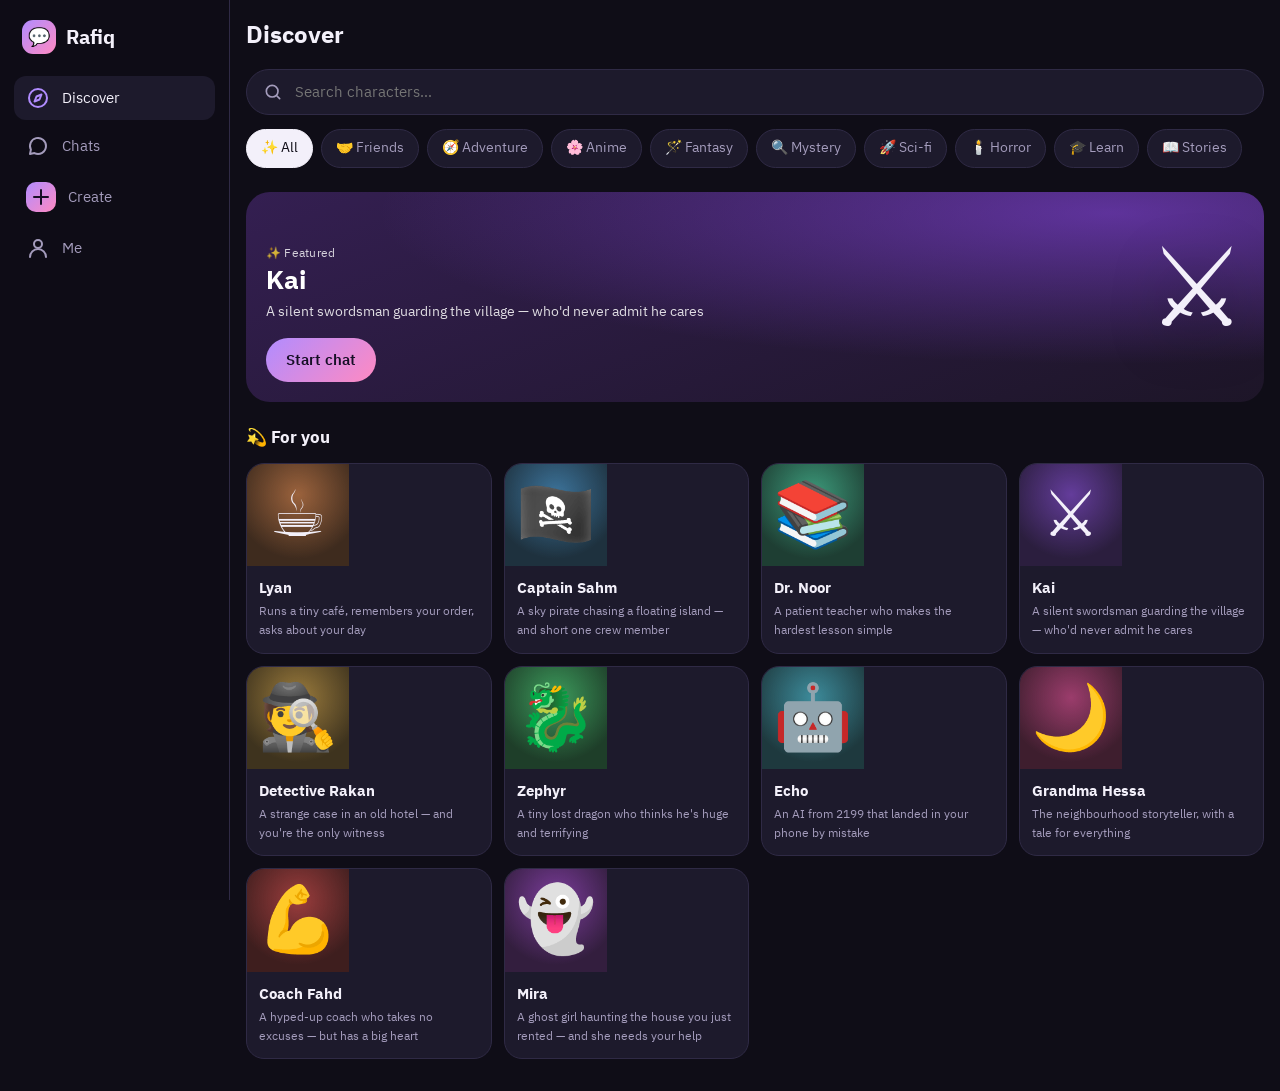
==== rafiq_web/index.html @ bd01e019 "Add Rafiq: a character-chat website with a Gemini edge function A standalone website (rafiq_web/) to" ====
<!doctype html>
<html lang="ar" dir="rtl">
<head>
  <meta charset="utf-8">
  <meta name="viewport" content="width=device-width, initial-scale=1, viewport-fit=cover">
  <meta name="theme-color" content="#0f0d17">
  <title>رفيق · Rafiq</title>
  <meta name="description" content="دردش مع شخصيات خيالية أو اصنع شخصيتك الخاصة.">
  <link rel="icon" href="data:image/svg+xml,<svg xmlns='http://www.w3.org/2000/svg' viewBox='0 0 100 100'><text y='.9em' font-size='90'>💬</text></svg>">
  <link rel="preconnect" href="https://fonts.googleapis.com">
  <link rel="preconnect" href="https://fonts.gstatic.com" crossorigin>
  <link href="https://fonts.googleapis.com/css2?family=IBM+Plex+Sans+Arabic:wght@400;500;600;700&display=swap" rel="stylesheet">
  <link rel="stylesheet" href="styles.css">
</head>
<body>
  <div class="shell">
    <nav class="nav" id="nav" aria-label="main"></nav>
    <main id="view" class="view"></main>
  </div>
  <div id="sheet-root"></div>
  <div id="toast" class="toast" role="status" aria-live="polite"></div>
  <script src="config.js"></script>
  <script src="characters.js"></script>
  <script src="app.js"></script>
</body>
</html>
---- rafiq_web/styles.css ----
:root {
  --bg: #0f0d17;
  --bg-2: #171424;
  --card: #1d1a2c;
  --card-2: #262238;
  --line: #2f2a45;
  --text: #f3f0fa;
  --muted: #a49cbc;
  --accent: #b18cff;
  --accent-2: #ff8ac2;
  --accent-ink: #160f26;
  --bubble-me: linear-gradient(135deg, #8b5cf6, #d063b4);
  --bubble-char: #221e33;
  --danger: #ff6b81;
  --radius: 18px;
  --nav-h: 64px;
  color-scheme: dark;
}
:root[data-theme="light"] {
  --bg: #f7f5fc;
  --bg-2: #efebf8;
  --card: #ffffff;
  --card-2: #f1edf9;
  --line: #e2dcef;
  --text: #1c1730;
  --muted: #6c6485;
  --accent: #7c4dff;
  --accent-2: #e2559b;
  --accent-ink: #ffffff;
  --bubble-char: #ffffff;
  color-scheme: light;
}

* { box-sizing: border-box; }
html, body { margin: 0; height: 100%; }
body {
  background: var(--bg);
  color: var(--text);
  font-family: "IBM Plex Sans Arabic", system-ui, -apple-system, "Segoe UI", sans-serif;
  font-size: 15px;
  line-height: 1.6;
  -webkit-font-smoothing: antialiased;
}
button, input, textarea, select { font: inherit; color: inherit; }
button { cursor: pointer; border: 0; background: none; }
a { color: inherit; text-decoration: none; }
img { display: block; max-width: 100%; }
:focus-visible { outline: 2px solid var(--accent); outline-offset: 2px; border-radius: 8px; }

/* ---------- layout ---------- */
.shell { display: flex; min-height: 100dvh; }
.view { flex: 1; min-width: 0; padding-bottom: calc(var(--nav-h) + env(safe-area-inset-bottom)); }
.page { max-width: 1100px; margin: 0 auto; padding: 20px 16px 32px; }

.nav {
  position: fixed; inset-inline: 0; bottom: 0; z-index: 20;
  height: calc(var(--nav-h) + env(safe-area-inset-bottom));
  padding-bottom: env(safe-area-inset-bottom);
  display: flex; justify-content: space-around; align-items: center;
  background: color-mix(in srgb, var(--bg) 88%, transparent);
  backdrop-filter: blur(14px);
  border-top: 1px solid var(--line);
}
.nav .brand { display: none; }
.nav-item {
  display: flex; flex-direction: column; align-items: center; gap: 2px;
  font-size: 11px; color: var(--muted); padding: 6px 12px; border-radius: 12px;
}
.nav-item svg { width: 24px; height: 24px; }
.nav-item.active { color: var(--text); }
.nav-item.active svg { color: var(--accent); }
.nav-item.create svg { background: linear-gradient(135deg, var(--accent), var(--accent-2)); color: var(--accent-ink); border-radius: 10px; padding: 3px; width: 30px; height: 30px; }

body.in-chat .nav { display: none; }
body.in-chat .view { padding-bottom: 0; }

@media (min-width: 860px) {
  .view { padding-bottom: 0; }
  .nav {
    position: sticky; top: 0; height: 100dvh; width: 230px; flex: none;
    flex-direction: column; justify-content: flex-start; align-items: stretch; gap: 4px;
    padding: 20px 14px; border-top: 0; border-inline-end: 1px solid var(--line);
  }
  .nav .brand { display: flex; margin: 0 8px 18px; }
  .nav-item { flex-direction: row; gap: 12px; font-size: 15px; padding: 10px 12px; }
  .nav-item.active { background: var(--card); }
  body.in-chat .nav { display: flex; }
}

.brand { align-items: center; gap: 10px; font-weight: 700; font-size: 20px; }
.brand .logo {
  width: 34px; height: 34px; border-radius: 11px; display: grid; place-items: center;
  background: linear-gradient(135deg, var(--accent), var(--accent-2)); color: var(--accent-ink); font-size: 18px;
}

/* ---------- common ---------- */
.topbar { display: flex; align-items: center; justify-content: space-between; gap: 12px; margin-bottom: 18px; }
.topbar h1 { font-size: 24px; margin: 0; line-height: 1.3; }
.muted { color: var(--muted); }
.btn {
  display: inline-flex; align-items: center; justify-content: center; gap: 8px;
  height: 44px; padding: 0 20px; border-radius: 999px; font-weight: 600;
  background: linear-gradient(135deg, var(--accent), var(--accent-2)); color: var(--accent-ink);
  transition: transform .12s, filter .12s;
}
.btn:hover { filter: brightness(1.06); }
.btn:active { transform: scale(.97); }
.btn.ghost { background: var(--card-2); color: var(--text); }
.btn.danger { background: transparent; color: var(--danger); border: 1px solid color-mix(in srgb, var(--danger) 40%, transparent); }
.btn.block { width: 100%; }
.btn[disabled] { opacity: .5; pointer-events: none; }
.icon-btn {
  width: 40px; height: 40px; display: grid; place-items: center; border-radius: 12px; color: var(--text); flex: none;
}
.icon-btn:hover { background: var(--card-2); }
.icon-btn svg { width: 22px; height: 22px; }
[dir="rtl"] .flip { transform: scaleX(-1); }

.search {
  display: flex; align-items: center; gap: 10px; height: 46px; padding: 0 16px;
  background: var(--card); border: 1px solid var(--line); border-radius: 999px; margin-bottom: 14px;
}
.search svg { width: 20px; height: 20px; color: var(--muted); flex: none; }
.search input { flex: 1; border: 0; background: none; outline: none; min-width: 0; }

.chips { display: flex; gap: 8px; overflow-x: auto; padding-bottom: 6px; margin-bottom: 18px; scrollbar-width: none; }
.chips::-webkit-scrollbar { display: none; }
.chip {
  flex: none; padding: 7px 14px; border-radius: 999px; background: var(--card); border: 1px solid var(--line);
  color: var(--muted); font-size: 14px; white-space: nowrap;
}
.chip.active { background: var(--text); color: var(--bg); border-color: var(--text); }

.section-title { font-size: 17px; font-weight: 700; margin: 22px 0 12px; display: flex; align-items: center; gap: 8px; }

/* ---------- avatar ---------- */
.avatar {
  position: relative; flex: none; display: grid; place-items: center; overflow: hidden;
  border-radius: 50%; background: var(--card-2); line-height: 1;
}
.avatar img { width: 100%; height: 100%; object-fit: cover; }

/* ---------- featured ---------- */
.featured {
  position: relative; display: flex; align-items: flex-end; gap: 16px; min-height: 210px; padding: 20px;
  border-radius: 24px; overflow: hidden; margin-bottom: 8px; isolation: isolate;
}
.featured::before {
  content: ""; position: absolute; inset: 0; z-index: -1;
  background: radial-gradient(120% 120% at 85% 10%, hsl(var(--h) 80% 60% / .55), transparent 60%),
              linear-gradient(160deg, hsl(var(--h) 45% 22%), hsl(var(--h) 30% 12%));
}
.featured .big-emoji { position: absolute; inset-inline-end: 18px; top: 10px; font-size: 110px; filter: drop-shadow(0 10px 30px rgb(0 0 0 / .35)); }
.featured .big-emoji img { width: 140px; height: 140px; border-radius: 28px; object-fit: cover; }
.featured .info { position: relative; max-width: 70%; color: #fff; }
.featured .kicker { font-size: 12px; opacity: .8; letter-spacing: .02em; }
.featured h2 { margin: 2px 0 4px; font-size: 26px; line-height: 1.25; }
.featured p { margin: 0 0 14px; opacity: .85; font-size: 14px; }

/* ---------- character grid ---------- */
.grid { display: grid; grid-template-columns: repeat(2, minmax(0, 1fr)); gap: 12px; }
@media (min-width: 620px) { .grid { grid-template-columns: repeat(3, minmax(0, 1fr)); } }
@media (min-width: 1000px) { .grid { grid-template-columns: repeat(4, minmax(0, 1fr)); } }
.card {
  position: relative; display: flex; flex-direction: column; text-align: start; overflow: hidden; padding: 0; width: 100%;
  background: var(--card); border: 1px solid var(--line); border-radius: var(--radius);
  transition: transform .15s, border-color .15s;
}
.card:hover { transform: translateY(-2px); border-color: color-mix(in srgb, var(--accent) 50%, var(--line)); }
.card .cover {
  aspect-ratio: 1 / 1; display: grid; place-items: center; font-size: 64px;
  background: radial-gradient(90% 90% at 50% 30%, hsl(var(--h) 75% 62% / .55), transparent 70%), hsl(var(--h) 35% 18%);
}
:root[data-theme="light"] .card .cover { background: radial-gradient(90% 90% at 50% 30%, hsl(var(--h) 85% 75% / .7), transparent 70%), hsl(var(--h) 60% 90%); }
.card .cover img { width: 100%; height: 100%; object-fit: cover; }
.card .body { padding: 10px 12px 12px; }
.card .name { font-weight: 700; font-size: 15px; display: flex; align-items: center; gap: 6px; }
.card .tag { font-size: 12px; color: var(--muted); display: -webkit-box; -webkit-line-clamp: 2; -webkit-box-orient: vertical; overflow: hidden; margin-top: 2px; }
.badge { font-size: 10px; font-weight: 600; padding: 1px 7px; border-radius: 999px; background: color-mix(in srgb, var(--accent) 22%, transparent); color: var(--accent); }

.empty { text-align: center; padding: 48px 16px; color: var(--muted); }
.empty .em { font-size: 44px; margin-bottom: 8px; }
.empty .btn { margin-top: 16px; }

/* ---------- sheet (character profile) ---------- */
.sheet-backdrop {
  position: fixed; inset: 0; z-index: 40; background: rgb(0 0 0 / .55); backdrop-filter: blur(4px);
  display: flex; align-items: flex-end; justify-content: center; animation: fade .18s;
}
.sheet {
  width: 100%; max-width: 520px; max-height: 92dvh; overflow-y: auto;
  background: var(--bg-2); border-radius: 26px 26px 0 0; padding: 0 0 calc(20px + env(safe-area-inset-bottom));
  animation: up .22s cubic-bezier(.2,.8,.2,1);
}
@media (min-width: 620px) { .sheet-backdrop { align-items: center; } .sheet { border-radius: 26px; padding-bottom: 20px; } }
.sheet .hero {
  position: relative; display: grid; place-items: center; padding: 34px 16px 18px;
  background: radial-gradient(80% 100% at 50% 0%, hsl(var(--h) 75% 55% / .45), transparent 70%);
}
.sheet .close { position: absolute; top: 10px; inset-inline-end: 10px; }
.sheet h2 { margin: 12px 0 2px; font-size: 24px; }
.sheet .content { padding: 0 20px; }
.sheet .desc { color: var(--muted); text-align: center; margin: 0 0 14px; }
.sheet .greet {
  background: var(--card); border: 1px solid var(--line); border-radius: 16px; padding: 12px 14px; margin: 14px 0 18px;
  font-size: 14px;
}
.sheet .greet .lbl { font-size: 12px; color: var(--muted); margin-bottom: 4px; }
.sheet .row { display: flex; gap: 10px; }
.sheet .row .btn { flex: 1; }

/* ---------- chat ---------- */
.chat { display: flex; flex-direction: column; height: 100dvh; max-width: 820px; margin: 0 auto; }
.chat-head {
  display: flex; align-items: center; gap: 10px; padding: 10px 12px; padding-top: calc(10px + env(safe-area-inset-top));
  border-bottom: 1px solid var(--line); background: color-mix(in srgb, var(--bg) 90%, transparent); backdrop-filter: blur(12px);
}
.chat-head .who { flex: 1; min-width: 0; display: flex; align-items: center; gap: 10px; text-align: start; }
.chat-head .who b { display: block; font-size: 16px; line-height: 1.3; }
.chat-head .who small { display: block; color: var(--muted); font-size: 12px; white-space: nowrap; overflow: hidden; text-overflow: ellipsis; }
.msgs { flex: 1; overflow-y: auto; padding: 18px 14px 8px; display: flex; flex-direction: column; gap: 12px; overscroll-behavior: contain; }
.intro { text-align: center; color: var(--muted); font-size: 12px; margin: 4px auto 6px; max-width: 360px; }
.msg { display: flex; gap: 8px; align-items: flex-end; max-width: 88%; }
.msg.user { align-self: flex-end; flex-direction: row-reverse; }
.bubble {
  padding: 10px 14px; border-radius: 20px; white-space: normal; overflow-wrap: anywhere;
  background: var(--bubble-char); border: 1px solid var(--line);
}
.msg.char .bubble { border-end-start-radius: 6px; }
.msg.user .bubble { background: var(--bubble-me); color: #fff; border: 0; border-end-end-radius: 6px; }
.bubble em.act { color: var(--muted); font-style: italic; }
.msg.user .bubble em.act { color: rgb(255 255 255 / .78); }
.bubble.error { border-color: color-mix(in srgb, var(--danger) 50%, transparent); color: var(--danger); }
.msg-tools { display: flex; gap: 2px; margin-top: 2px; padding-inline-start: 40px; }
.msg-tools button { font-size: 12px; color: var(--muted); padding: 4px 8px; border-radius: 8px; display: inline-flex; gap: 4px; align-items: center; }
.msg-tools button:hover { background: var(--card-2); color: var(--text); }
.msg-tools svg { width: 14px; height: 14px; }
.typing { display: inline-flex; gap: 4px; padding: 4px 2px; }
.typing i { width: 7px; height: 7px; border-radius: 50%; background: var(--muted); animation: blink 1.2s infinite; }
.typing i:nth-child(2) { animation-delay: .2s; } .typing i:nth-child(3) { animation-delay: .4s; }
.composer {
  display: flex; align-items: flex-end; gap: 8px; padding: 10px 12px calc(10px + env(safe-area-inset-bottom));
  border-top: 1px solid var(--line); background: var(--bg);
}
.composer textarea {
  flex: 1; resize: none; max-height: 140px; min-height: 46px; padding: 11px 16px; line-height: 1.5;
  background: var(--card); border: 1px solid var(--line); border-radius: 24px; outline: none;
}
.composer textarea:focus { border-color: color-mix(in srgb, var(--accent) 60%, var(--line)); }
.send { width: 46px; height: 46px; border-radius: 50%; display: grid; place-items: center; flex: none;
  background: linear-gradient(135deg, var(--accent), var(--accent-2)); color: var(--accent-ink); }
.send svg { width: 22px; height: 22px; }
.send[disabled] { opacity: .4; }
.act-btn { width: 46px; height: 46px; border-radius: 50%; display: grid; place-items: center; flex: none; background: var(--card); border: 1px solid var(--line); color: var(--muted); font-style: italic; font-weight: 700; }

/* ---------- menu ---------- */
.menu { position: absolute; top: 54px; inset-inline-end: 10px; z-index: 30; min-width: 200px; padding: 6px;
  background: var(--card); border: 1px solid var(--line); border-radius: 14px; box-shadow: 0 16px 40px rgb(0 0 0 / .35); animation: fade .12s; }
.menu button { display: flex; width: 100%; align-items: center; gap: 10px; padding: 10px 12px; border-radius: 10px; text-align: start; }
.menu button:hover { background: var(--card-2); }
.menu button.danger { color: var(--danger); }
.menu svg { width: 18px; height: 18px; }

/* ---------- chats list ---------- */
.list { display: flex; flex-direction: column; gap: 4px; }
.row-item { display: flex; align-items: center; gap: 12px; padding: 10px; border-radius: 16px; text-align: start; width: 100%; }
.row-item:hover { background: var(--card); }
.row-item .mid { flex: 1; min-width: 0; }
.row-item b { display: block; }
.row-item .last { color: var(--muted); font-size: 13px; white-space: nowrap; overflow: hidden; text-overflow: ellipsis; }
.row-item time { color: var(--muted); font-size: 12px; flex: none; }

/* ---------- forms ---------- */
.form { max-width: 620px; display: flex; flex-direction: column; gap: 16px; }
.field label { display: block; font-weight: 600; margin-bottom: 6px; font-size: 14px; }
.field .hint { color: var(--muted); font-size: 12px; margin-top: 4px; }
.field input[type=text], .field textarea, .field select {
  width: 100%; padding: 12px 14px; background: var(--card); border: 1px solid var(--line); border-radius: 14px; outline: none;
}
.field textarea { resize: vertical; min-height: 96px; line-height: 1.55; }
.field input:focus, .field textarea:focus, .field select:focus { border-color: color-mix(in srgb, var(--accent) 60%, var(--line)); }
.counter { float: inline-end; font-weight: 400; color: var(--muted); font-size: 12px; }
.avatar-pick { display: flex; align-items: center; gap: 16px; flex-wrap: wrap; }
.emoji-row { display: flex; flex-wrap: wrap; gap: 6px; }
.emoji-row button { width: 38px; height: 38px; border-radius: 10px; font-size: 20px; background: var(--card); border: 1px solid var(--line); }
.emoji-row button.on { border-color: var(--accent); background: color-mix(in srgb, var(--accent) 18%, var(--card)); }
.hue { width: 100%; accent-color: var(--accent); }
.upload { font-size: 13px; color: var(--accent); font-weight: 600; cursor: pointer; }
.upload input { display: none; }

.settings { max-width: 620px; display: flex; flex-direction: column; gap: 12px; }
.set-row { display: flex; align-items: center; justify-content: space-between; gap: 12px; padding: 14px 16px; background: var(--card); border: 1px solid var(--line); border-radius: 16px; }
.seg { display: inline-flex; background: var(--card-2); border-radius: 999px; padding: 3px; }
.seg button { padding: 6px 14px; border-radius: 999px; font-size: 13px; color: var(--muted); }
.seg button.on { background: var(--text); color: var(--bg); }
.set-row input[type=text] { width: 160px; padding: 8px 12px; border-radius: 10px; border: 1px solid var(--line); background: var(--card-2); outline: none; }

.toast { position: fixed; inset-inline: 0; bottom: calc(var(--nav-h) + 20px); margin: 0 auto; width: max-content; max-width: calc(100% - 32px);
  background: var(--text); color: var(--bg); padding: 10px 18px; border-radius: 999px; font-size: 14px; z-index: 60;
  opacity: 0; transform: translateY(10px); transition: .2s; pointer-events: none; }
.toast.show { opacity: 1; transform: none; }

@keyframes fade { from { opacity: 0; } }
@keyframes up { from { transform: translateY(40px); opacity: 0; } }
@keyframes blink { 0%, 80%, 100% { opacity: .3; transform: translateY(0); } 40% { opacity: 1; transform: translateY(-3px); } }
@media (prefers-reduced-motion: reduce) { * { animation: none !important; transition: none !important; } }
@media (max-width: 619px) {
  .featured .big-emoji { font-size: 76px; top: 14px; }
  .featured .big-emoji img { width: 96px; height: 96px; }
  .featured .info { max-width: 100%; padding-top: 70px; }
}
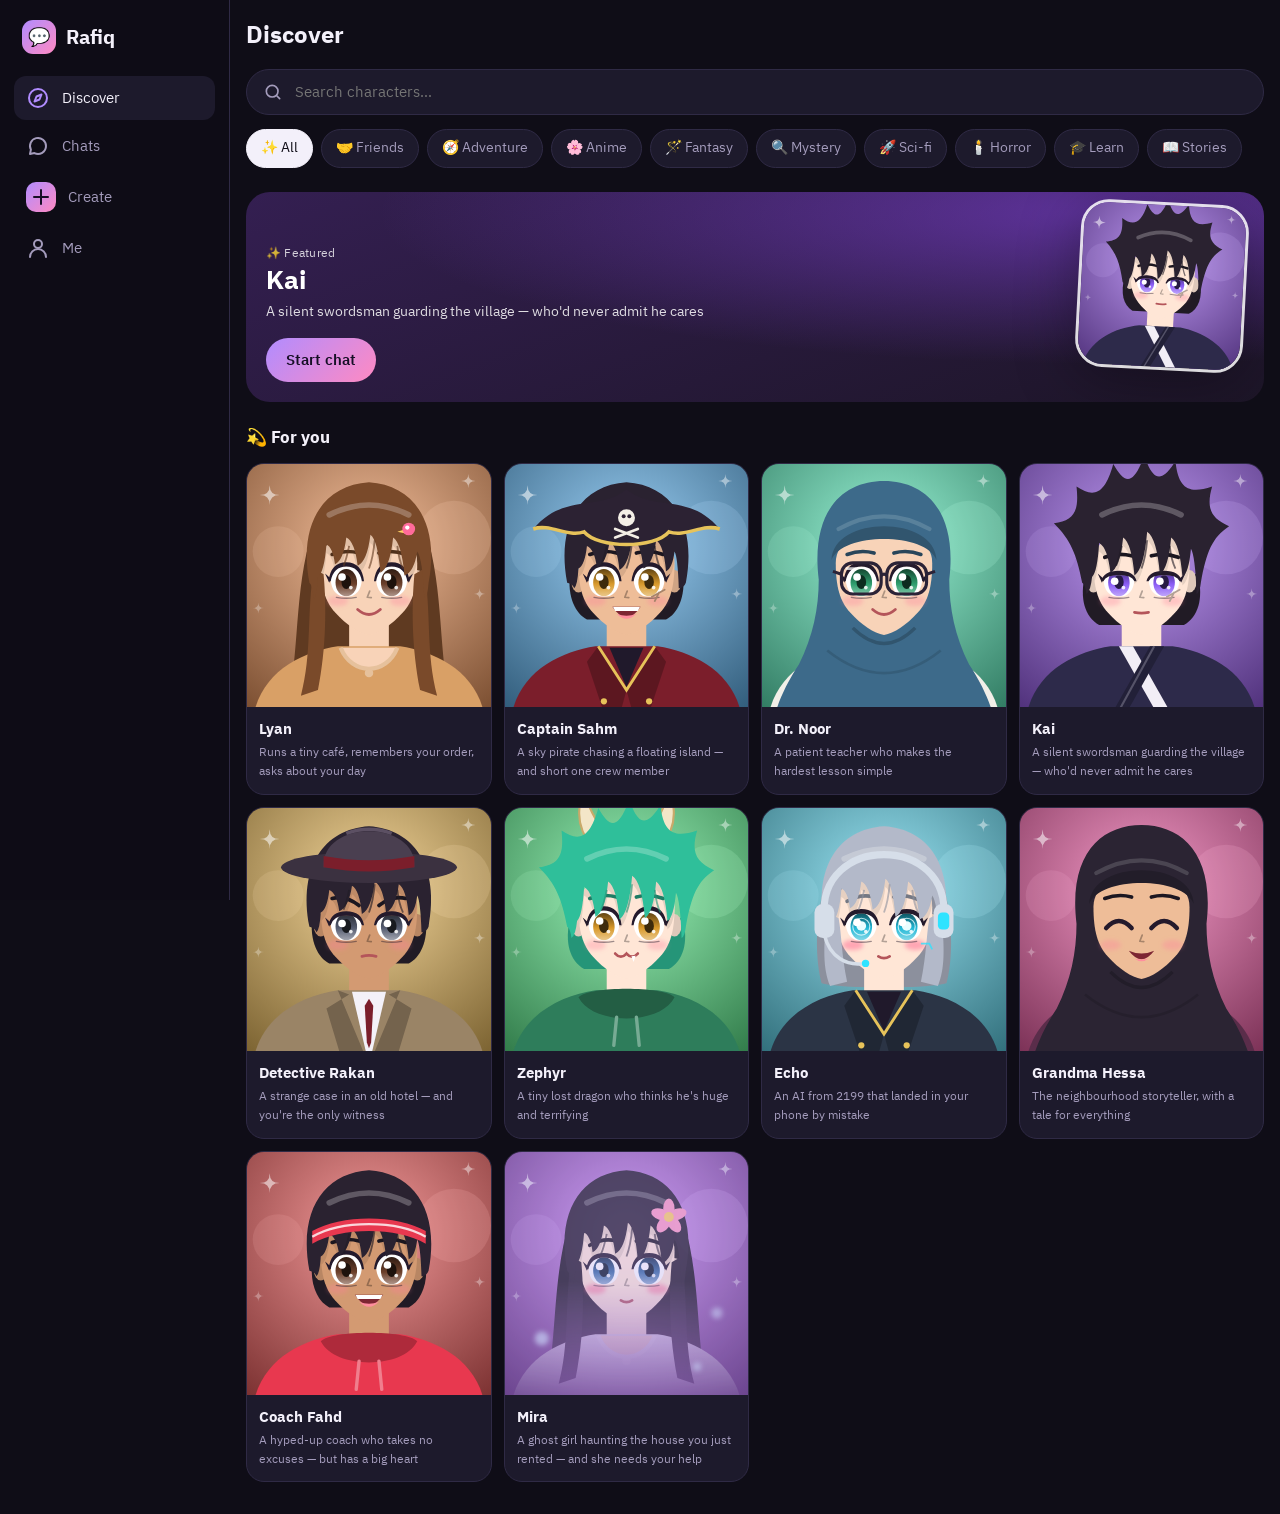
==== commit 7eec7c06: "Rafiq: anime-style portraits for every character Characters now have anime-style portraits drawn as " ====
--- a/rafiq_web/index.html
+++ b/rafiq_web/index.html
@@ -20,6 +20,7 @@
   <div id="sheet-root"></div>
   <div id="toast" class="toast" role="status" aria-live="polite"></div>
   <script src="config.js"></script>
+  <script src="portraits.js"></script>
   <script src="characters.js"></script>
   <script src="app.js"></script>
 </body>
--- a/rafiq_web/styles.css
+++ b/rafiq_web/styles.css
@@ -151,7 +151,7 @@
               linear-gradient(160deg, hsl(var(--h) 45% 22%), hsl(var(--h) 30% 12%));
 }
 .featured .big-emoji { position: absolute; inset-inline-end: 18px; top: 10px; font-size: 110px; filter: drop-shadow(0 10px 30px rgb(0 0 0 / .35)); }
-.featured .big-emoji img { width: 140px; height: 140px; border-radius: 28px; object-fit: cover; }
+.featured .big-emoji img { width: 168px; height: 168px; border-radius: 28px; object-fit: cover; border: 3px solid rgb(255 255 255 / .85); transform: rotate(3deg); }
 .featured .info { position: relative; max-width: 70%; color: #fff; }
 .featured .kicker { font-size: 12px; opacity: .8; letter-spacing: .02em; }
 .featured h2 { margin: 2px 0 4px; font-size: 26px; line-height: 1.25; }
@@ -306,6 +306,28 @@
 @media (prefers-reduced-motion: reduce) { * { animation: none !important; transition: none !important; } }
 @media (max-width: 619px) {
   .featured .big-emoji { font-size: 76px; top: 14px; }
-  .featured .big-emoji img { width: 96px; height: 96px; }
+  .featured .big-emoji img { width: 104px; height: 104px; border-radius: 22px; }
+  .featured .info { padding-top: 96px !important; }
   .featured .info { max-width: 100%; padding-top: 70px; }
 }
+
+/* ---------- anime look designer ---------- */
+#av-mode { flex-wrap: nowrap; max-width: 100%; }
+#av-mode button, .seg-upload { padding: 7px 12px; white-space: nowrap; border-radius: 999px; font-size: 13px; color: var(--muted); cursor: pointer; }
+#av-mode .on { background: var(--text); color: var(--bg); }
+.seg-upload input { display: none; }
+.look { margin-top: 14px; padding: 14px; background: var(--card); border: 1px solid var(--line); border-radius: 18px; display: flex; flex-direction: column; gap: 12px; }
+.look[hidden], #av-emoji[hidden] { display: none; }
+#av-emoji { margin-top: 14px; }
+.look > .btn { align-self: flex-start; height: 38px; }
+.look-grid { display: grid; grid-template-columns: repeat(2, minmax(0, 1fr)); gap: 10px; }
+.field.small span { display: block; font-size: 12px; color: var(--muted); margin-bottom: 4px; font-weight: 500; }
+.field.small select { padding: 9px 10px; }
+.look-row { display: flex; align-items: center; gap: 10px; flex-wrap: wrap; }
+.look-row > span { font-size: 12px; color: var(--muted); min-width: 80px; }
+.look-row .hue { flex: 1; width: auto; min-width: 140px; }
+.look-row input[type=color] { width: 44px; height: 30px; border: 1px solid var(--line); border-radius: 8px; background: none; padding: 2px; }
+.swatches { display: flex; flex-wrap: wrap; gap: 6px; }
+.swatches button { width: 26px; height: 26px; border-radius: 50%; border: 2px solid var(--line); }
+.swatches button.on { outline: 2px solid var(--accent); outline-offset: 2px; }
+.avatar-pick .avatar { border-radius: 26px; }
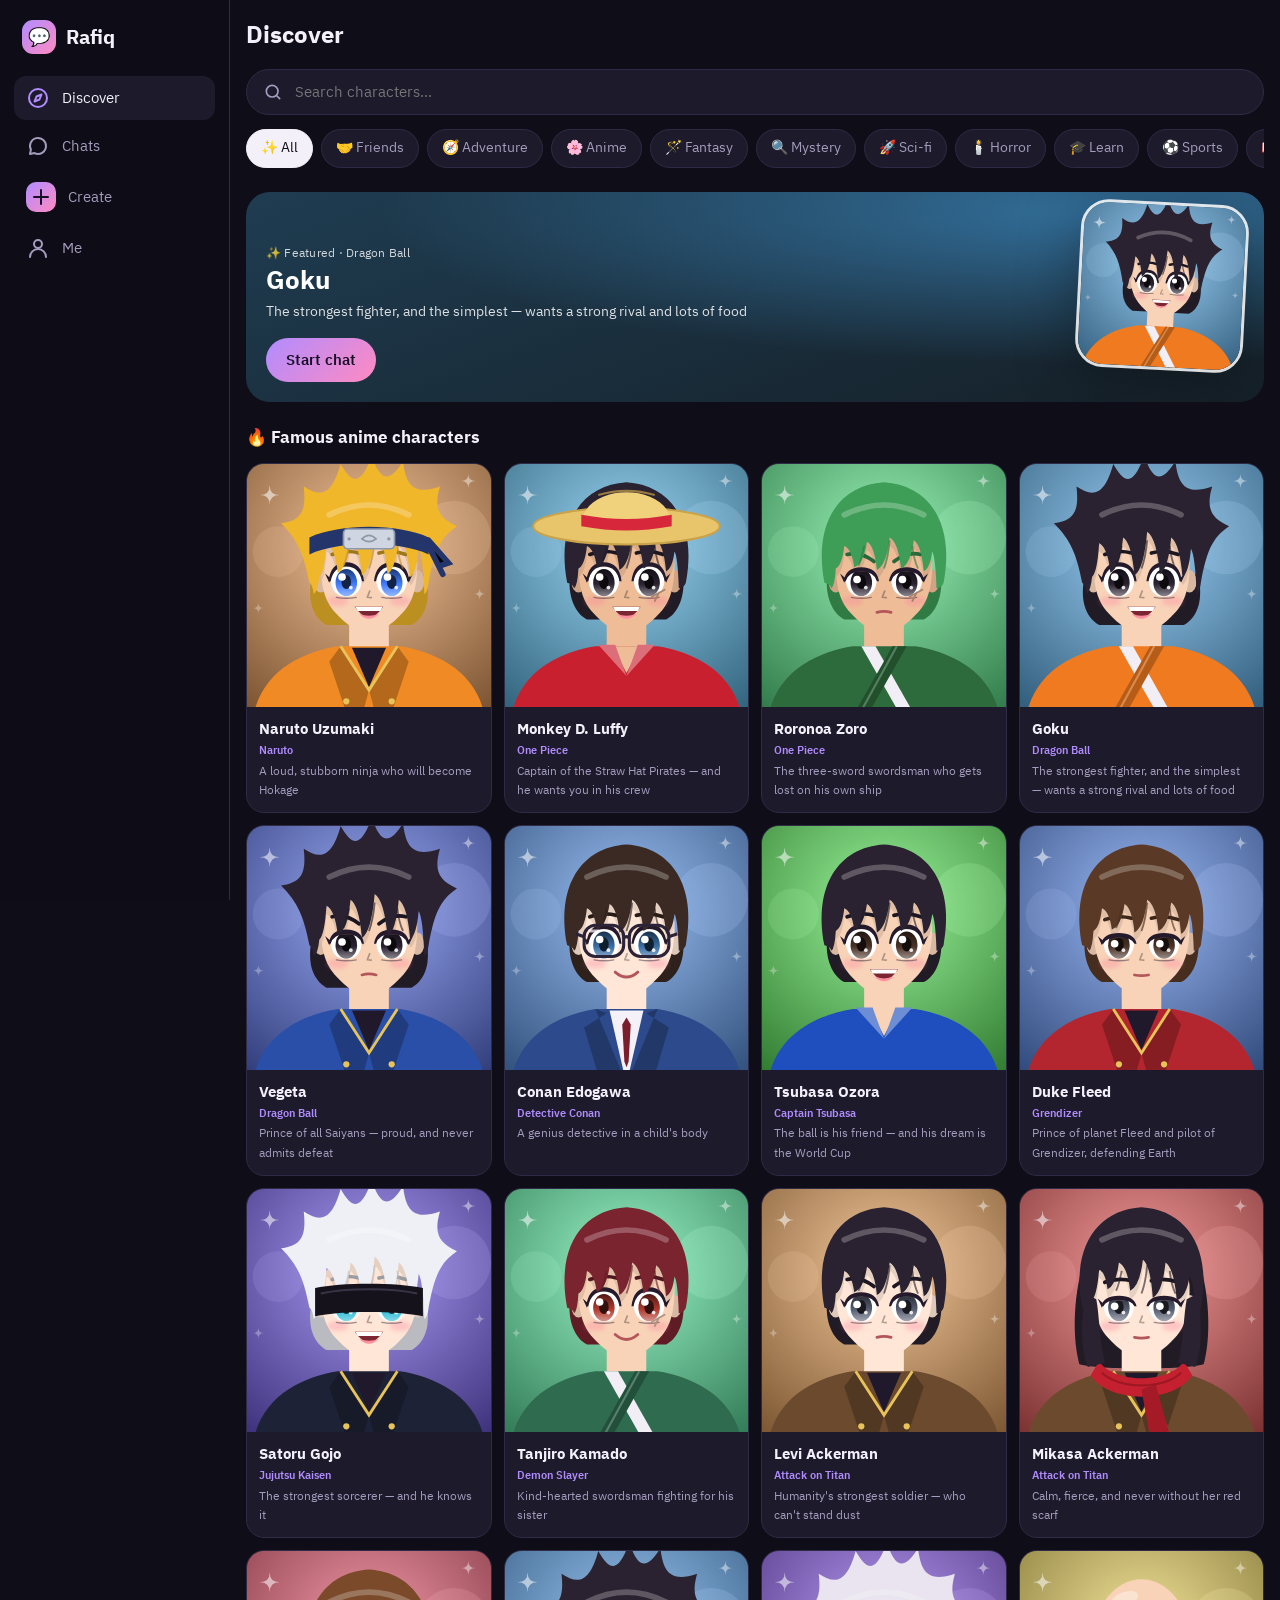
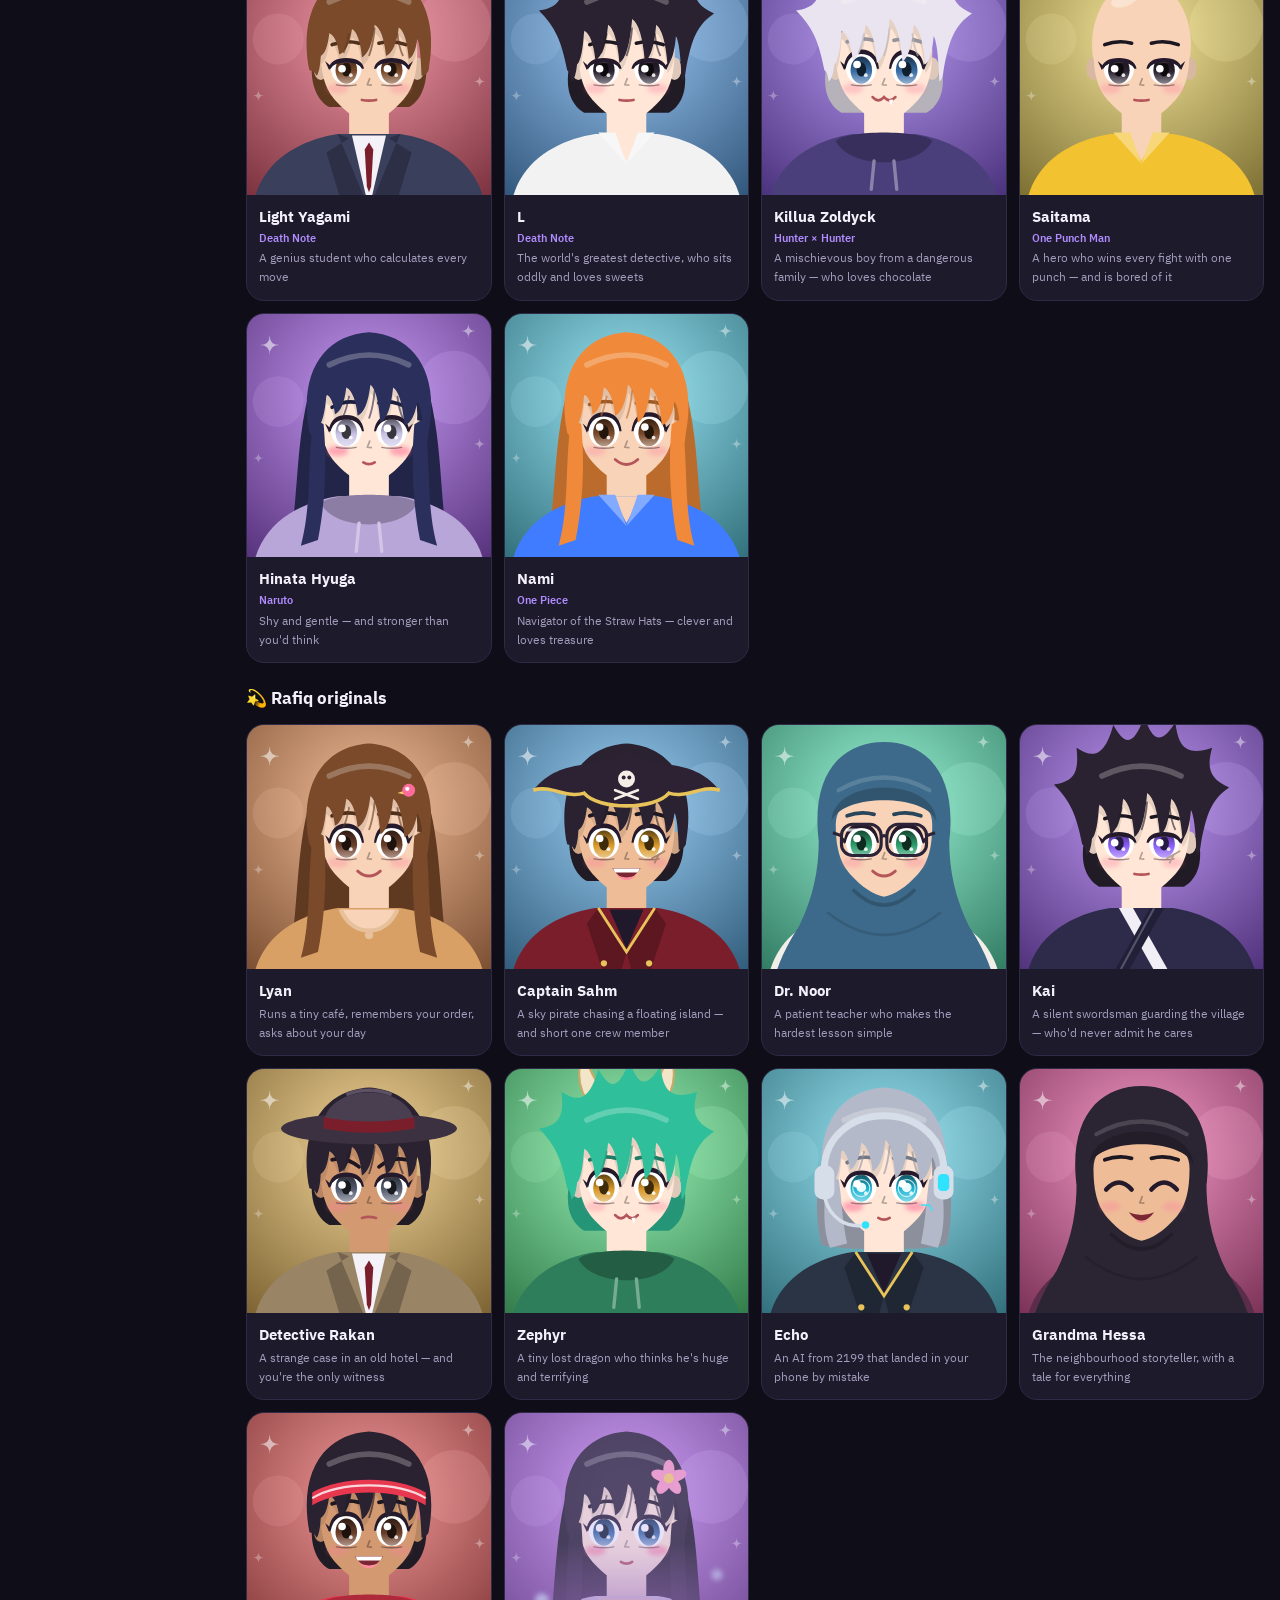
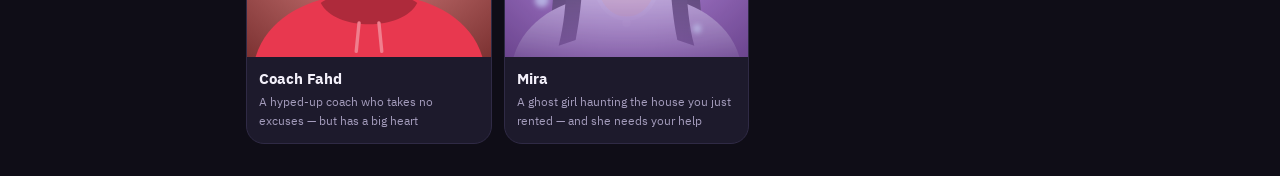
==== commit 087a219d: "Rafiq: add famous anime characters Eighteen well-known anime characters (Naruto, Luffy, Zoro, Goku, " ====
--- a/rafiq_web/index.html
+++ b/rafiq_web/index.html
@@ -22,6 +22,7 @@
   <script src="config.js"></script>
   <script src="portraits.js"></script>
   <script src="characters.js"></script>
+  <script src="famous.js"></script>
   <script src="app.js"></script>
 </body>
 </html>
--- a/rafiq_web/styles.css
+++ b/rafiq_web/styles.css
@@ -331,3 +331,18 @@
 .swatches button { width: 26px; height: 26px; border-radius: 50%; border: 2px solid var(--line); }
 .swatches button.on { outline: 2px solid var(--accent); outline-offset: 2px; }
 .avatar-pick .avatar { border-radius: 26px; }
+
+/* ---------- scene drawings ---------- */
+.scene { display: block; margin: 8px 0 0; margin-inline-start: 40px; padding: 0; width: min(320px, calc(100% - 40px)); aspect-ratio: 4 / 3; border-radius: 18px; overflow: hidden; border: 1px solid var(--line); background: var(--card); }
+.scene img { width: 100%; height: 100%; object-fit: cover; transition: transform .2s; }
+.scene:hover img { transform: scale(1.03); }
+.scene.loading { display: flex; flex-direction: column; align-items: center; justify-content: center; gap: 6px; color: var(--muted); font-size: 13px;
+  background: linear-gradient(110deg, var(--card) 30%, var(--card-2) 50%, var(--card) 70%); background-size: 250% 100%; animation: shimmer 1.4s linear infinite; }
+.msg-tools .draw { color: var(--accent); font-weight: 600; }
+.viewer { align-items: center; padding: 16px; }
+.viewer-box { width: 100%; max-width: 760px; display: flex; flex-direction: column; gap: 12px; animation: up .2s; }
+.viewer-box img { width: 100%; border-radius: 20px; max-height: 76dvh; object-fit: contain; background: #000; }
+.viewer-box .row { display: flex; gap: 8px; flex-wrap: wrap; justify-content: center; }
+@keyframes shimmer { to { background-position: -150% 0; } }
+.card .show { font-size: 11px; font-weight: 600; color: var(--accent); margin-top: 1px; }
+.fan-note { font-size: 11px; color: var(--muted); text-align: center; margin: -6px 0 14px; }
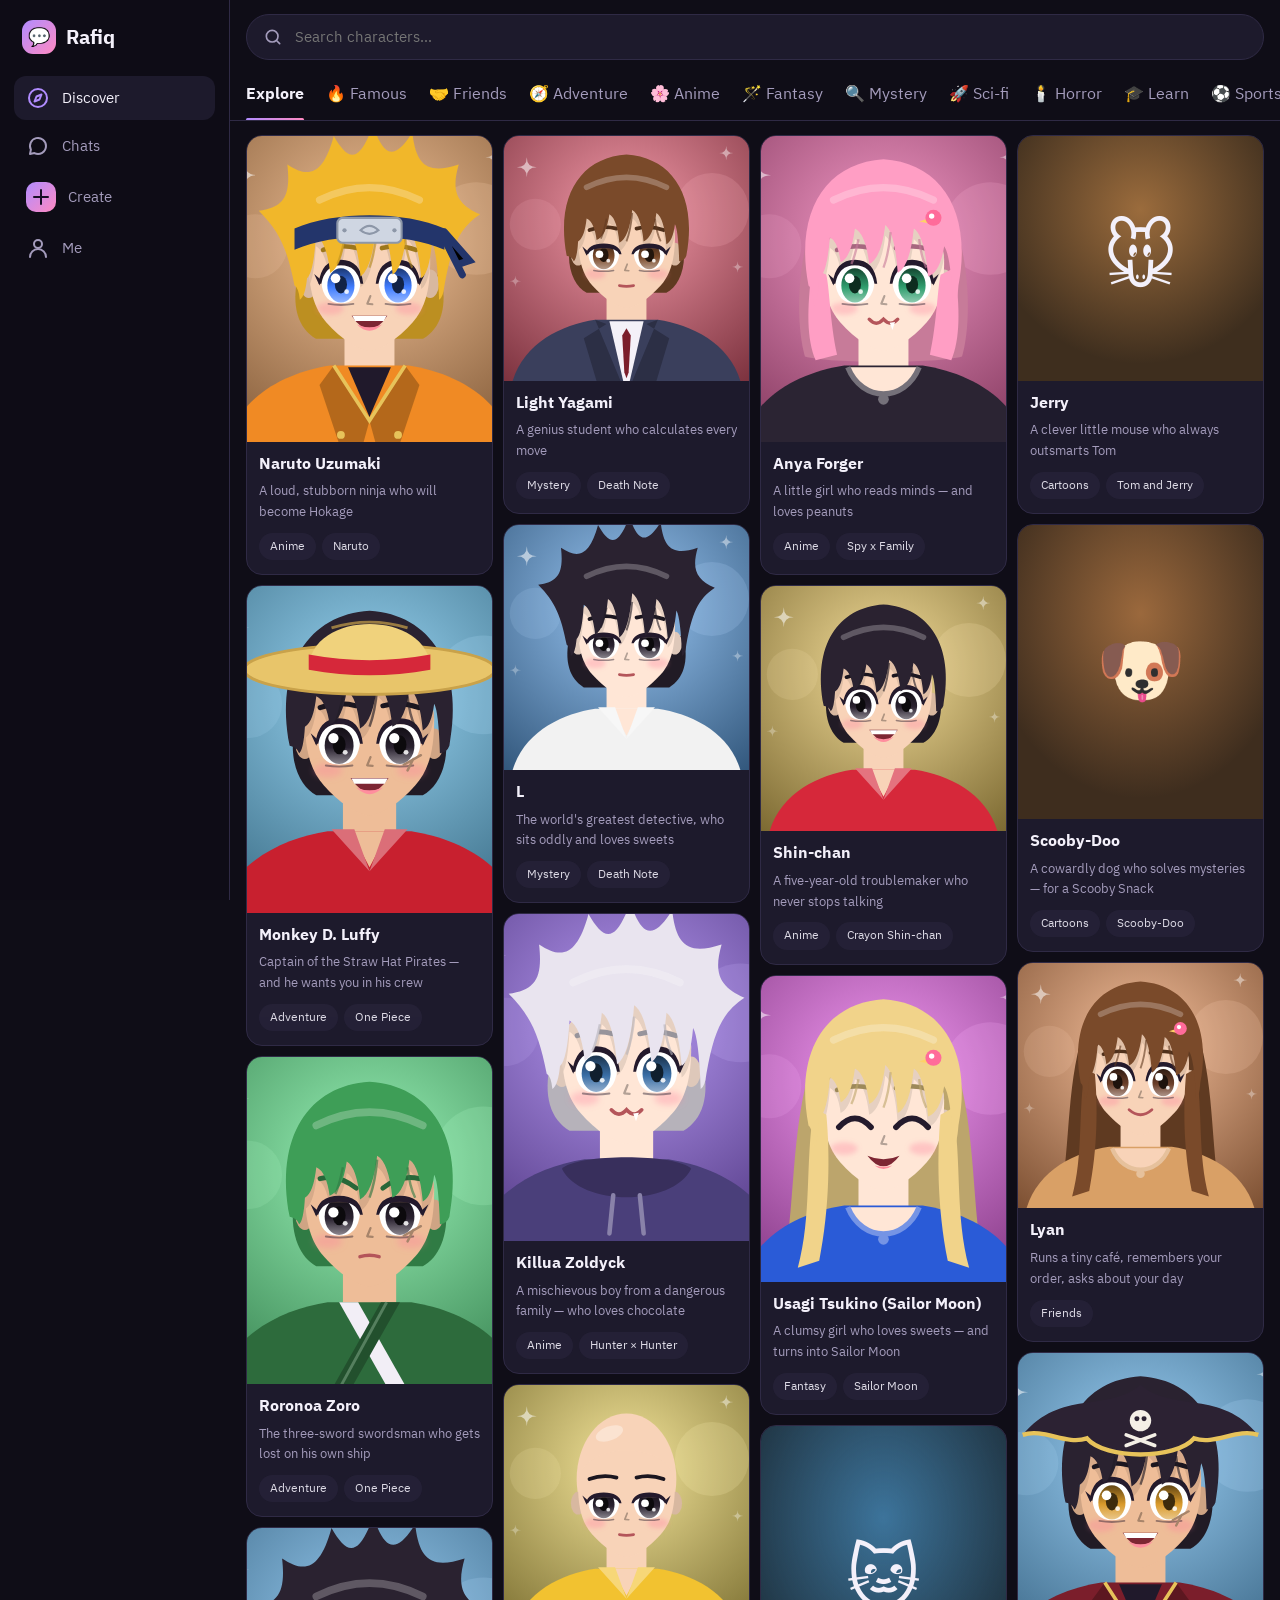
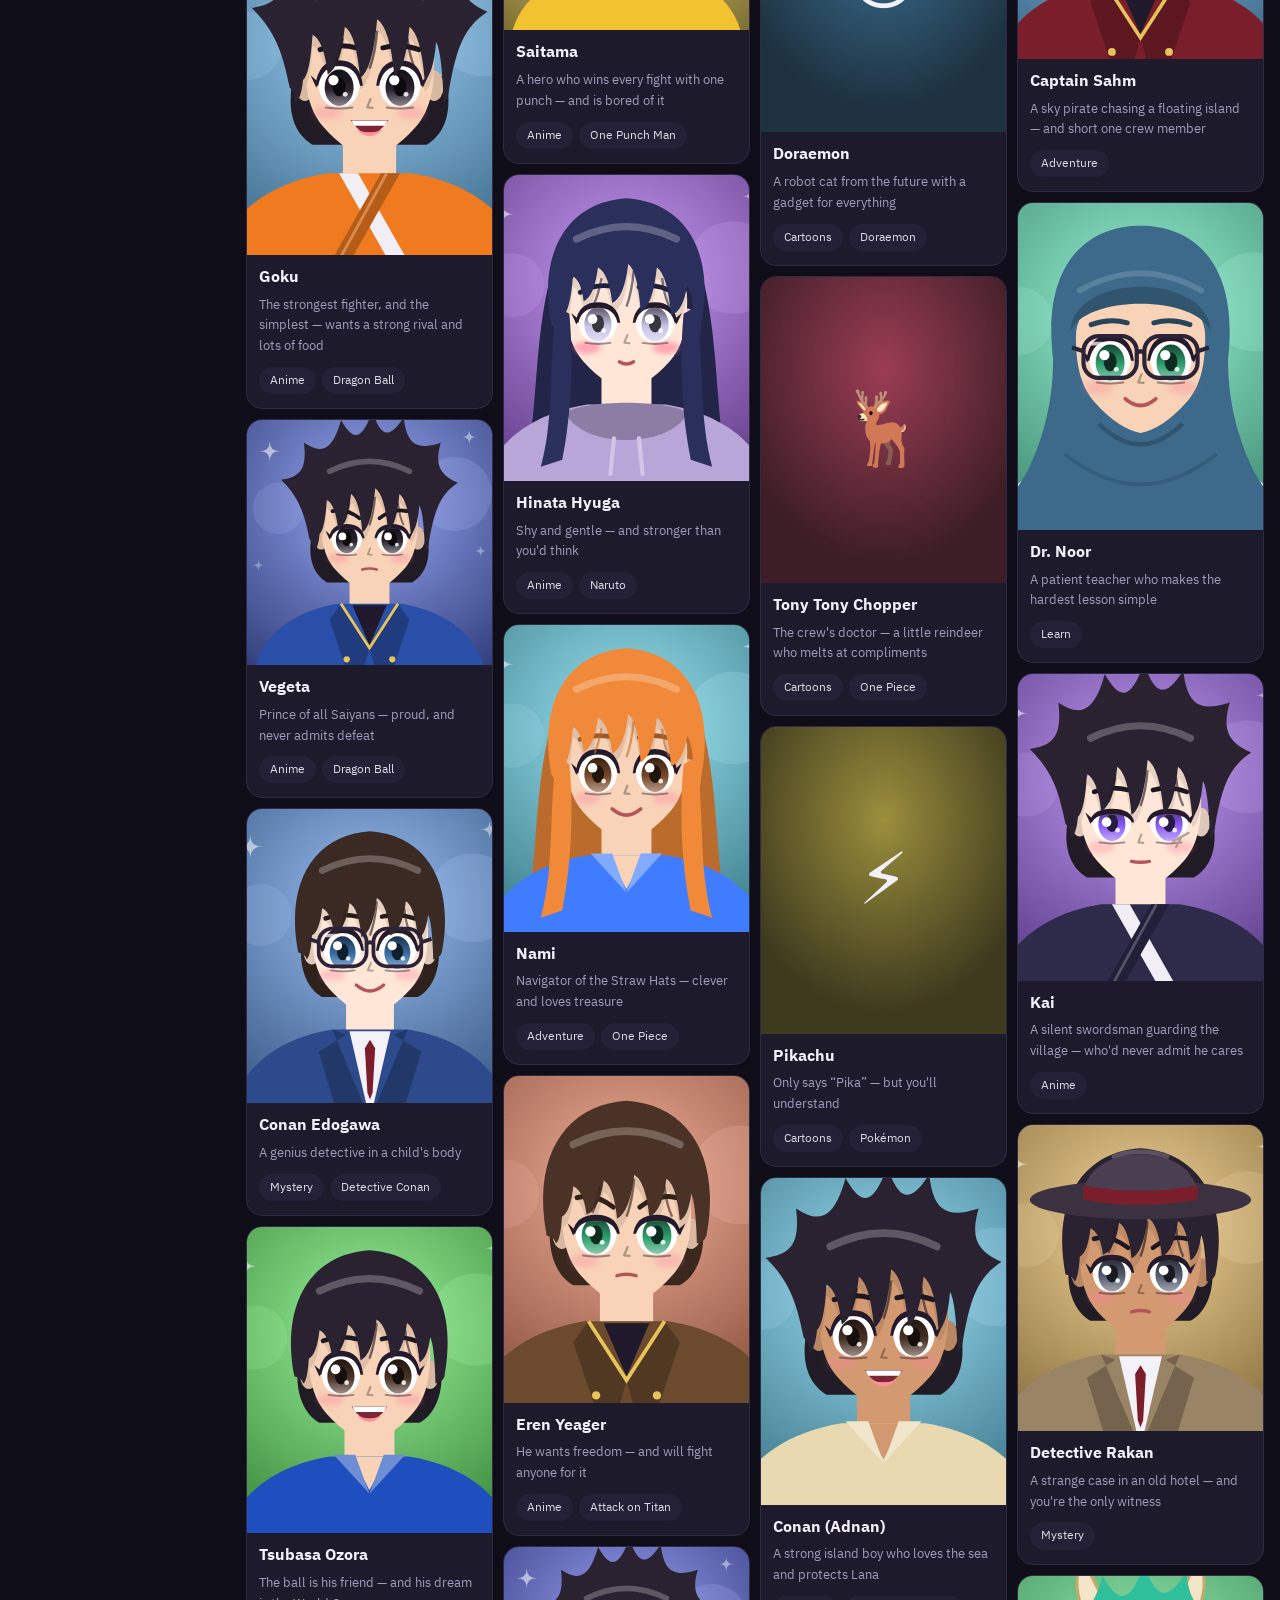
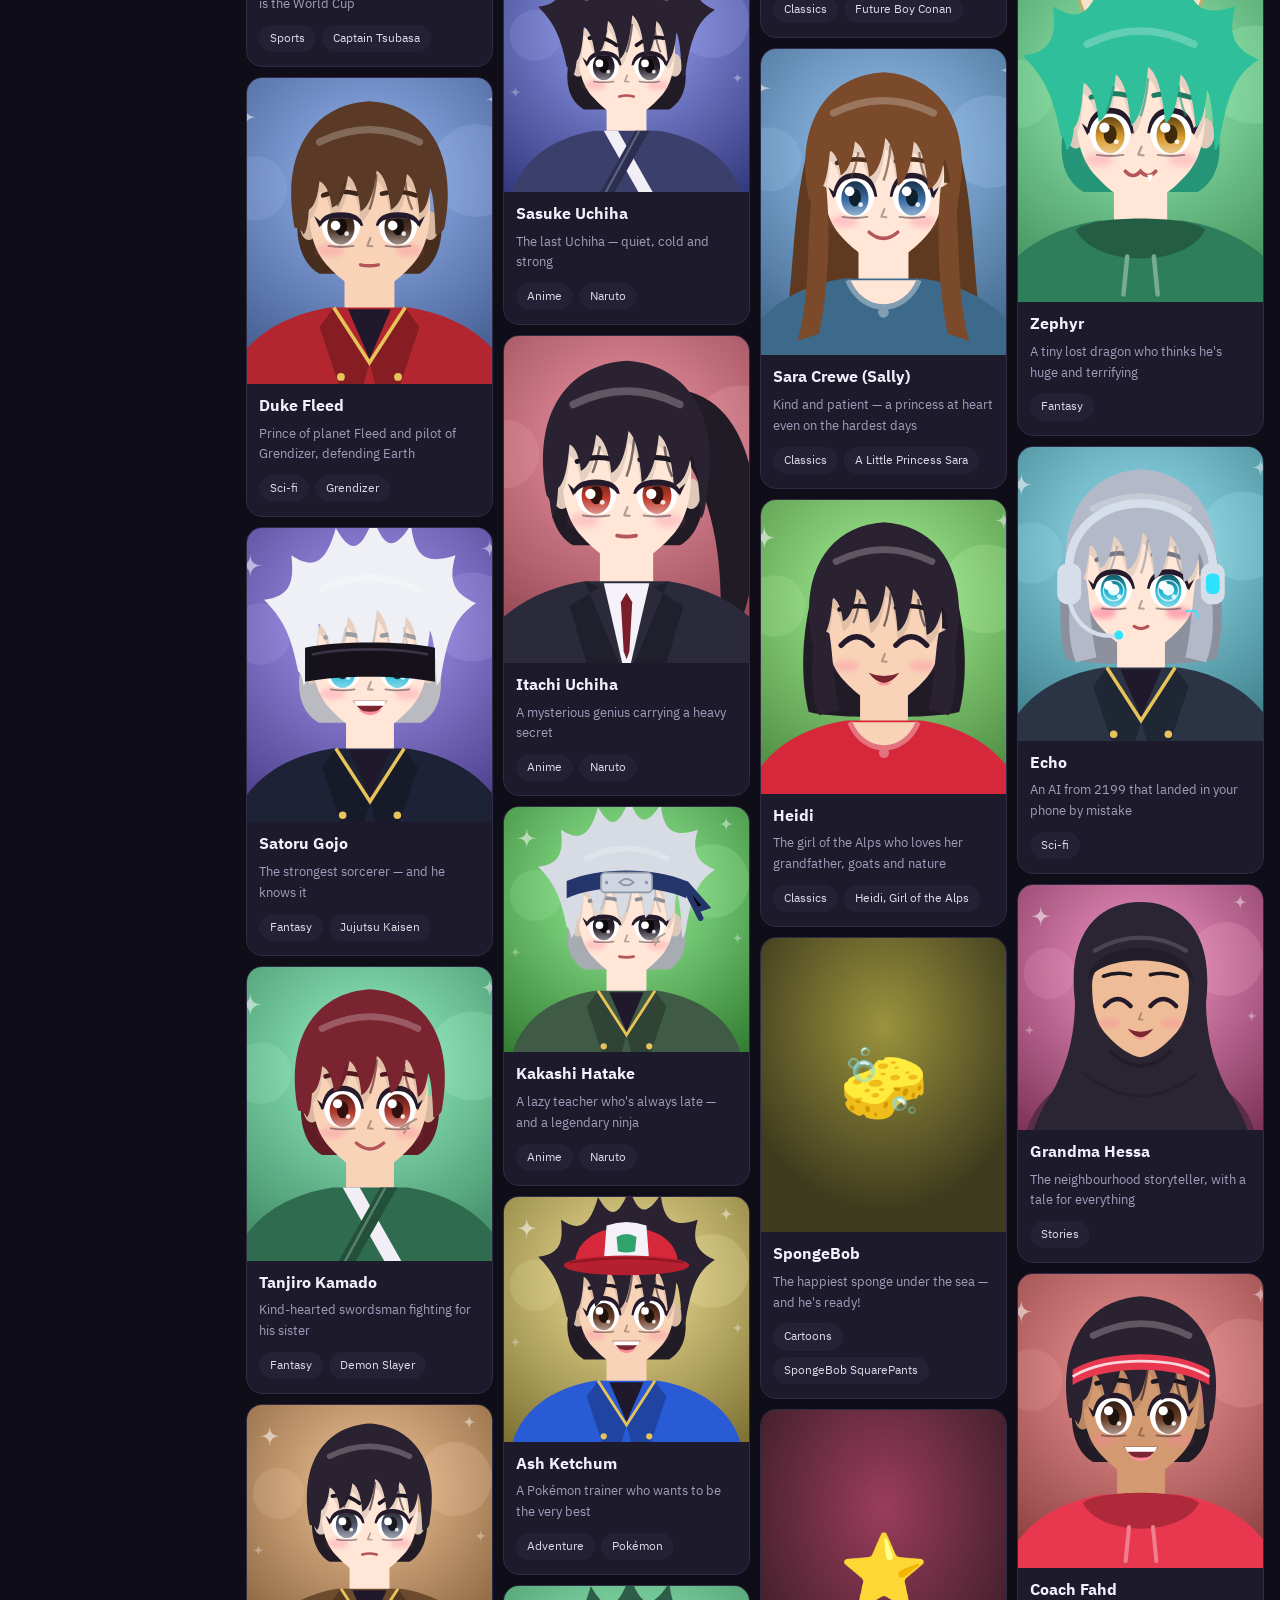
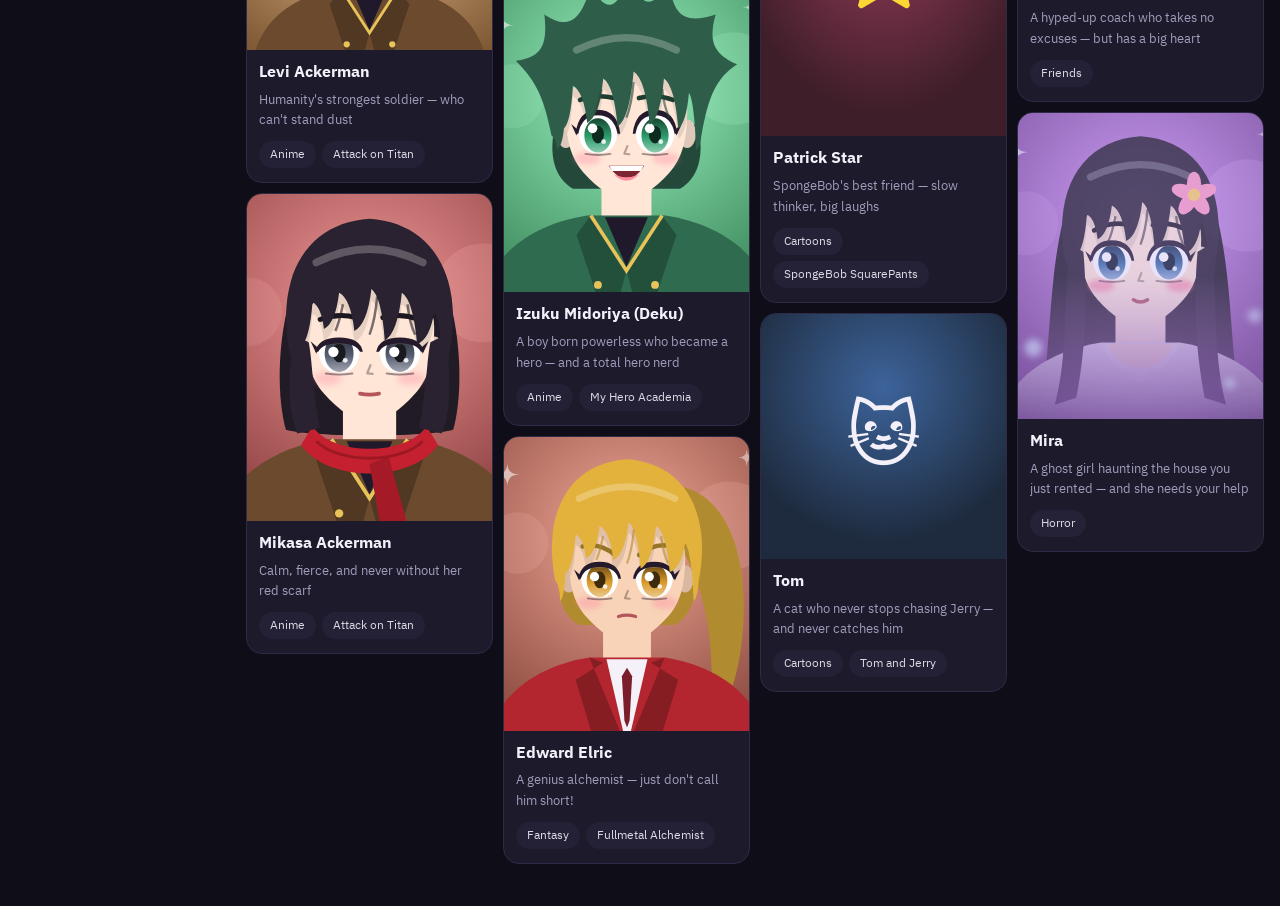
==== commit c99a079c: "Rafiq: site-wide character pictures from an images folder, plus an AI generator Pictures in rafiq_we" ====
--- a/rafiq_web/index.html
+++ b/rafiq_web/index.html
@@ -23,6 +23,14 @@
   <script src="portraits.js"></script>
   <script src="characters.js"></script>
   <script src="famous.js"></script>
+  <script src="images/manifest.js"></script>
+  <script>
+    // Pictures in images/ (listed by images/manifest.js) replace the drawn portraits for every visitor.
+    for (const c of [...(window.FAMOUS_CHARACTERS || []), ...(window.SEED_CHARACTERS || [])]) {
+      const url = (window.CHARACTER_IMAGES || {})[c.id];
+      if (url) c.avatar = { ...(c.avatar || {}), image: url };
+    }
+  </script>
   <script src="app.js"></script>
 </body>
 </html>
--- a/rafiq_web/styles.css
+++ b/rafiq_web/styles.css
@@ -346,3 +346,42 @@
 @keyframes shimmer { to { background-position: -150% 0; } }
 .card .show { font-size: 11px; font-weight: 600; color: var(--accent); margin-top: 1px; }
 .fan-note { font-size: 11px; color: var(--muted); text-align: center; margin: -6px 0 14px; }
+
+/* ---------- discover: tabs + masonry ---------- */
+.discover { padding-top: 14px; }
+.discover .search { margin-bottom: 4px; }
+.tabs {
+  position: sticky; top: 0; z-index: 5; display: flex; gap: 22px; overflow-x: auto; scrollbar-width: none;
+  margin: 0 -16px 14px; padding: 10px 16px 0; background: var(--bg); border-bottom: 1px solid var(--line);
+}
+.tabs::-webkit-scrollbar { display: none; }
+.tab { flex: none; padding: 8px 0 12px; font-size: 16px; color: var(--muted); white-space: nowrap; position: relative; }
+.tab.active { color: var(--text); font-weight: 700; }
+.tab.active::after { content: ""; position: absolute; inset-inline: 0; bottom: -1px; height: 3px; border-radius: 3px; background: linear-gradient(90deg, var(--accent), var(--accent-2)); }
+
+.masonry { columns: 2; column-gap: 10px; }
+@media (min-width: 700px) { .masonry { columns: 3; } }
+@media (min-width: 1100px) { .masonry { columns: 4; } }
+.mcard {
+  display: inline-block; width: 100%; margin: 0 0 10px; padding: 0; break-inside: avoid; text-align: start;
+  background: var(--card); border: 1px solid var(--line); border-radius: 16px; overflow: hidden; vertical-align: top;
+  transition: transform .15s, border-color .15s;
+}
+.mcard:hover { transform: translateY(-2px); border-color: color-mix(in srgb, var(--accent) 50%, var(--line)); }
+.mcover {
+  position: relative; display: grid; place-items: center; font-size: 72px; overflow: hidden;
+  background: radial-gradient(90% 90% at 50% 30%, hsl(var(--h) 75% 62% / .55), transparent 70%), hsl(var(--h) 35% 18%);
+}
+.mcover img { position: absolute; inset: 0; width: 100%; height: 100%; object-fit: cover; object-position: center 30%; }
+.mcover .count {
+  position: absolute; bottom: 8px; inset-inline-start: 8px; display: inline-flex; align-items: center; gap: 4px;
+  padding: 3px 9px; border-radius: 999px; font-size: 12px; font-weight: 600; color: #fff; background: rgb(0 0 0 / .55); backdrop-filter: blur(6px);
+}
+.mcover .count svg { width: 14px; height: 14px; }
+.mbody { padding: 12px 12px 14px; }
+.mtitle { font-weight: 700; font-size: 16px; line-height: 1.35; }
+.mdesc { margin-top: 6px; font-size: 13px; color: var(--muted); line-height: 1.6; display: -webkit-box; -webkit-line-clamp: 3; -webkit-box-orient: vertical; overflow: hidden; }
+.mtags { display: flex; flex-wrap: wrap; gap: 6px; margin-top: 10px; }
+.mtags span { padding: 4px 11px; border-radius: 999px; font-size: 12px; background: var(--card-2); color: var(--text); opacity: .9; }
+.pic-row { display: flex; justify-content: center; gap: 16px; margin: -4px 0 14px; }
+.pic-row button.upload { background: none; }
